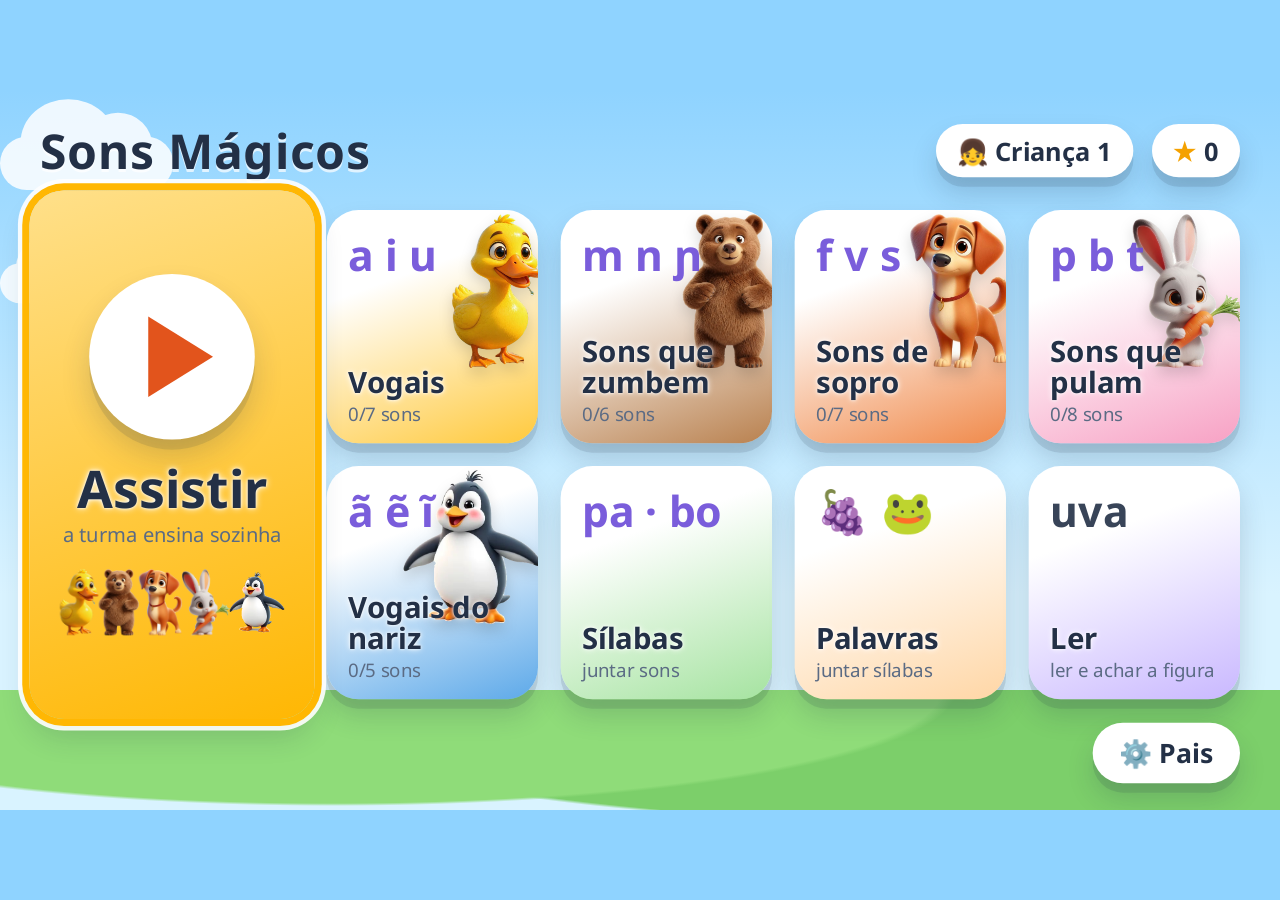
==== ipa-kids/web/index.html @ 48c7925d "Sons Mágicos: app de alfabetização com IPA para Android TV App web para TV (controle remoto), curríc" ====
<!doctype html>
<html lang="pt-BR">
<head>
<meta charset="utf-8">
<meta name="viewport" content="width=device-width, initial-scale=1">
<title>Sons Mágicos</title>
<link rel="stylesheet" href="css/app.css">
</head>
<body>
<div id="palco"></div>
<script src="js/curriculo.js"></script>
<script src="js/app.js"></script>
</body>
</html>
---- ipa-kids/web/css/app.css ----
@font-face { font-family: "Noto Sans"; font-weight: 400 700; src: url(../fontes/noto-sans-vietnamese.woff2) format("woff2"); unicode-range: U+0102-0103, U+0110-0111, U+0128-0129, U+0168-0169, U+01A0-01A1, U+01AF-01B0, U+0300-0301, U+0303-0304, U+0308-0309, U+0323, U+0329, U+1EA0-1EF9, U+20AB; }
@font-face { font-family: "Noto Sans"; font-weight: 400 700; src: url(../fontes/noto-sans-latin-ext.woff2) format("woff2"); unicode-range: U+0100-02BA, U+02BD-02C5, U+02C7-02CC, U+02CE-02D7, U+02DD-02FF, U+0304, U+0308, U+0329, U+1D00-1DBF, U+1E00-1E9F, U+1EF2-1EFF, U+2020, U+20A0-20AB, U+20AD-20C4, U+2113, U+2C60-2C7F, U+A720-A7FF; }
@font-face { font-family: "Noto Sans"; font-weight: 400 700; src: url(../fontes/noto-sans-latin.woff2) format("woff2"); unicode-range: U+0000-00FF, U+0131, U+0152-0153, U+02BB-02BC, U+02C6, U+02DA, U+02DC, U+0304, U+0308, U+0329, U+2000-206F, U+20AC, U+2122, U+2191, U+2193, U+2212, U+2215, U+FEFF, U+FFFD; }

:root {
  --ceu-1: #8fd3ff;
  --ceu-2: #d9f3ff;
  --grama: #7ccf6a;
  --tinta: #233046;
  --tinta-suave: #5b6b84;
  --cartao: #ffffff;
  --foco: #ffb703;
  --certo: #2fbf71;
  --errado: #ff6b6b;
  --ipa: #6c4cd8;
  --escrita: #e2541c;
  --sombra: 0 14px 0 rgba(35, 48, 70, .12), 0 24px 40px rgba(35, 48, 70, .18);
}

* { box-sizing: border-box; }
html, body {
  margin: 0; height: 100%; overflow: hidden;
  background: #8fd3ff;
  font-family: "Noto Sans", sans-serif;
  color: var(--tinta);
  -webkit-user-select: none; user-select: none;
  cursor: default;
}

/* Palco fixo 1920x1080, escalado para caber em qualquer tela */
#palco {
  position: absolute; left: 50%; top: 50%;
  width: 1920px; height: 1080px;
  transform-origin: 0 0;
  overflow: hidden;
  background: linear-gradient(180deg, var(--ceu-1) 0%, var(--ceu-2) 70%);
}
#palco::after { /* morrinhos de grama */
  content: ""; position: absolute; left: -10%; right: -10%; bottom: -120px; height: 300px;
  background: radial-gradient(ellipse at 30% 0%, #8fdc79 0 40%, transparent 41%),
              radial-gradient(ellipse at 75% 10%, #7ccf6a 0 45%, transparent 46%);
  pointer-events: none; z-index: 0;
}
.nuvem { position: absolute; background: #fff; border-radius: 100px; opacity: .85; z-index: 0; animation: nuvem 60s linear infinite; }
.nuvem::before, .nuvem::after { content: ""; position: absolute; background: #fff; border-radius: 50%; }
.nuvem::before { width: 55%; height: 160%; left: 12%; top: -70%; }
.nuvem::after  { width: 40%; height: 130%; right: 12%; top: -45%; }
@keyframes nuvem { from { transform: translateX(-300px); } to { transform: translateX(2300px); } }

.tela { position: absolute; inset: 0; z-index: 1; animation: entrar .45s ease-out; }
@keyframes entrar { from { opacity: 0; transform: scale(.97); } to { opacity: 1; transform: none; } }

/* ------- Foco do controle remoto ------- */
.foco { outline: none; transition: transform .18s ease, box-shadow .18s ease; }
.foco:focus, .foco.focado {
  transform: scale(1.08);
  box-shadow: 0 0 0 10px var(--foco), 0 0 0 16px rgba(255,255,255,.9), var(--sombra);
  z-index: 5;
}

/* ------- Cabeçalho ------- */
.topo { position: absolute; top: 36px; left: 60px; right: 60px; height: 110px; display: flex; align-items: center; gap: 28px; }
.topo h1 { font-size: 72px; margin: 0; letter-spacing: 1px; text-shadow: 0 4px 0 rgba(255,255,255,.7); }
.topo .espaco { flex: 1; }
.pilula { background: #fff; border-radius: 60px; padding: 14px 32px; font-size: 38px; font-weight: 700; box-shadow: var(--sombra); display: flex; align-items: center; gap: 12px; }
.botao { background: #fff; border-radius: 60px; padding: 18px 40px; font-size: 40px; font-weight: 700; white-space: nowrap; box-shadow: var(--sombra); border: 0; font-family: inherit; color: inherit; display: inline-flex; align-items: center; gap: 14px; }
.botao.grande { font-size: 52px; padding: 24px 56px; }
.botao.primario { background: var(--foco); }

/* ------- Início ------- */
.inicio-grade { position: absolute; top: 180px; left: 60px; right: 60px; display: grid; grid-template-columns: 1.25fr 1fr 1fr 1fr 1fr; grid-template-rows: 350px 350px; gap: 34px; }
.bloco { position: relative; border-radius: 48px; background: var(--cartao); box-shadow: var(--sombra); overflow: hidden; display: flex; flex-direction: column; justify-content: flex-end; padding: 26px 32px; }
.bloco .rotulo { position: relative; z-index: 2; font-size: 44px; font-weight: 700; line-height: 1.05; text-shadow: 0 0 10px #fff, 0 0 4px #fff; }
.bloco .sub { position: relative; z-index: 2; font-size: 28px; color: var(--tinta-suave); margin-top: 6px; }
.bloco .bicho { position: absolute; right: -6px; top: 6px; height: 66%; z-index: 1; filter: drop-shadow(0 10px 10px rgba(0,0,0,.15)); }
.bloco .simbolos { position: absolute; top: 24px; left: 32px; font-size: 64px; font-weight: 700; color: var(--ipa); z-index: 2; opacity: .9; }
.bloco.assistir { grid-row: span 2; background: linear-gradient(160deg, #ffe08a, #ffb703); justify-content: center; align-items: center; text-align: center; }
.bloco.assistir .play { width: 230px; height: 230px; border-radius: 50%; background: #fff; display: grid; place-items: center; box-shadow: var(--sombra); margin-bottom: 30px; }
.bloco.assistir .play::before { content: ""; border-left: 90px solid #e2541c; border-top: 56px solid transparent; border-bottom: 56px solid transparent; margin-left: 24px; }
.bloco.assistir .rotulo { font-size: 72px; }
.bloco.assistir .turma { display: flex; gap: 0; margin-top: 30px; align-items: flex-end; justify-content: center; }
.bloco.assistir .turma img { height: 92px; max-width: 76px; object-fit: contain; animation: pular 1.6s ease-in-out infinite; }
.bloco.assistir .turma img:nth-child(2) { animation-delay: .2s; } .bloco.assistir .turma img:nth-child(3) { animation-delay: .4s; }
.bloco.assistir .turma img:nth-child(4) { animation-delay: .6s; } .bloco.assistir .turma img:nth-child(5) { animation-delay: .8s; }
.estrelas { color: #f4a100; }

.barra-inferior { position: absolute; left: 60px; right: 60px; bottom: 40px; display: flex; gap: 30px; justify-content: flex-end; z-index: 3; }

/* ------- Personagem ------- */
.personagem { position: absolute; filter: drop-shadow(0 18px 14px rgba(0,0,0,.18)); transform-origin: 50% 100%; animation: respirar 3.2s ease-in-out infinite; z-index: 2; }
.personagem.falando { animation: falar .32s ease-in-out infinite alternate; }
.personagem.feliz { animation: pular .5s ease-in-out 3; }
.personagem.chegando { animation: chegar .8s cubic-bezier(.2,1.4,.4,1) both; }
@keyframes respirar { 0%,100% { transform: scale(1,1); } 50% { transform: scale(1.02,.985); } }
@keyframes falar { from { transform: rotate(-2.5deg) scale(1.01); } to { transform: rotate(2.5deg) scale(1.04, .98); } }
@keyframes pular { 0%,100% { transform: translateY(0); } 40% { transform: translateY(-60px) scale(1.03,.97); } 60% { transform: translateY(-50px); } }
@keyframes chegar { from { transform: translateX(-700px) rotate(-12deg); opacity: 0; } to { transform: none; opacity: 1; } }

.balao { position: absolute; background: #fff; border-radius: 40px; padding: 26px 38px; font-size: 44px; font-weight: 700; box-shadow: var(--sombra); max-width: 760px; z-index: 3; animation: entrar .4s ease-out; }
.balao::after { content: ""; position: absolute; left: 70px; bottom: -34px; border-top: 40px solid #fff; border-right: 40px solid transparent; }

/* ------- Unidade (grade de sons) ------- */
.grade-sons { position: absolute; top: 210px; left: 700px; right: 70px; display: grid; grid-template-columns: repeat(4, 1fr); gap: 36px; }
.som-cartao { height: 250px; border-radius: 44px; background: #fff; box-shadow: var(--sombra); display: flex; flex-direction: column; align-items: center; justify-content: center; position: relative; }
.som-cartao .ipa { font-size: 128px; line-height: 1; font-weight: 700; color: var(--ipa); }
.som-cartao .letras { font-size: 34px; color: var(--escrita); font-weight: 700; margin-top: 10px; }
.som-cartao .selo { position: absolute; top: 14px; right: 18px; font-size: 34px; }

/* ------- Lição de som ------- */
.cartao-ipa { position: absolute; left: 760px; top: 170px; width: 520px; height: 520px; border-radius: 70px; background: #fff; box-shadow: var(--sombra); display: grid; place-items: center; z-index: 2; }
.cartao-ipa .ipa { font-size: 330px; line-height: 1; font-weight: 700; color: var(--ipa); }
.cartao-ipa .barras { position: absolute; top: 30px; left: 40px; right: 40px; display: flex; justify-content: space-between; font-size: 90px; color: #c7bdf0; font-weight: 400; }
.cartao-ipa.pulsar { animation: pulsar .6s ease-out; }
@keyframes pulsar { 0% { transform: scale(1); } 35% { transform: scale(1.12) rotate(-2deg); box-shadow: 0 0 0 30px rgba(108,76,216,.18), var(--sombra); } 100% { transform: scale(1); } }
.aparecer { animation: aparecer .6s cubic-bezier(.2,1.5,.4,1) both; }
@keyframes aparecer { from { transform: scale(0) rotate(-20deg); opacity: 0; } to { transform: none; opacity: 1; } }

.painel-letras { position: absolute; left: 1330px; top: 190px; width: 520px; text-align: center; z-index: 2; }
.painel-letras .titulo { font-size: 36px; color: var(--tinta-suave); }
.painel-letras .letras { font-size: 120px; font-weight: 700; color: var(--escrita); line-height: 1.1; }
.dica { position: absolute; left: 760px; right: 70px; top: 720px; font-size: 32px; color: var(--tinta-suave); text-align: left; z-index: 2; }

.cartao-palavra { position: absolute; left: 1330px; top: 400px; width: 520px; height: 300px; border-radius: 50px; background: #fff; box-shadow: var(--sombra); display: flex; align-items: center; gap: 18px; padding: 20px 30px; z-index: 2; }
.figura { font-size: 150px; line-height: 1; display: grid; place-items: center; }
.figura img { height: 220px; }
.palavra-textos { display: flex; flex-direction: column; gap: 4px; }
.palavra-textos .escrita { font-size: 70px; font-weight: 700; letter-spacing: 2px; }
.palavra-textos .pipa { font-size: 44px; color: var(--ipa); }
.marca { color: var(--escrita); background: #ffe7a3; border-radius: 14px; padding: 0 4px; }
.pipa .marca { color: var(--ipa); background: #e5dcff; }

.opcoes { position: absolute; left: 700px; right: 70px; top: 790px; display: flex; gap: 50px; justify-content: center; z-index: 3; }
.opcao { min-width: 230px; height: 220px; border-radius: 44px; background: #fff; box-shadow: var(--sombra); display: grid; place-items: center; font-size: 140px; font-weight: 700; color: var(--ipa); padding: 0 30px; }
.opcao.certo { background: var(--certo); color: #fff; animation: pular .5s ease-in-out 2; }
.opcao.errado { background: #ffe1e1; animation: tremer .4s; }
@keyframes tremer { 0%,100% { transform: translateX(0); } 25% { transform: translateX(-24px); } 75% { transform: translateX(24px); } }

/* ------- Sílabas ------- */
.mistura { position: absolute; left: 640px; right: 60px; top: 230px; height: 440px; z-index: 2; }
.peca { position: absolute; top: 40px; width: 380px; height: 380px; border-radius: 60px; background: #fff; box-shadow: var(--sombra); display: flex; flex-direction: column; align-items: center; justify-content: center; transition: left .9s cubic-bezier(.5,0,.3,1.3), transform .4s, opacity .4s; }
.peca .ipa { font-size: 190px; font-weight: 700; color: var(--ipa); line-height: 1; }
.peca .esc { font-size: 64px; font-weight: 700; color: var(--escrita); }
.peca.consoante { left: 40px; }
.peca.vogal { left: 820px; }
.peca.juntas { left: 380px; width: 520px; transform: scale(1.1); }
.peca.ativa { animation: pulsar .6s ease-out; }
.peca.sumir { opacity: 0; }
.mais { position: absolute; left: 555px; top: 150px; font-size: 140px; font-weight: 700; color: var(--tinta-suave); transition: opacity .3s; }

.fila-vogais { position: absolute; left: 640px; right: 60px; top: 720px; display: flex; gap: 26px; justify-content: center; z-index: 2; }
.fila-vogais .mini { width: 170px; height: 150px; border-radius: 34px; background: rgba(255,255,255,.75); display: flex; flex-direction: column; align-items: center; justify-content: center; font-weight: 700; }
.fila-vogais .mini .ipa { font-size: 64px; color: var(--ipa); }
.fila-vogais .mini .esc { font-size: 34px; color: var(--escrita); }
.fila-vogais .mini.ok { background: #fff; box-shadow: var(--sombra); }

/* ------- Listas roláveis (palavras / consoantes) ------- */
.rolagem { position: absolute; top: 190px; left: 60px; right: 60px; bottom: 140px; overflow-y: auto; overflow-x: hidden; padding: 30px; scrollbar-width: none; }
.rolagem::-webkit-scrollbar { display: none; }
.grade-ladrilhos { display: grid; grid-template-columns: repeat(6, 1fr); gap: 40px; }
.ladrilho { height: 270px; border-radius: 44px; background: #fff; box-shadow: var(--sombra); display: flex; flex-direction: column; align-items: center; justify-content: center; position: relative; }
.ladrilho .figura { font-size: 110px; }
.ladrilho .figura img { height: 140px; }
.ladrilho .esc { font-size: 46px; font-weight: 700; }
.ladrilho .ipa { font-size: 108px; font-weight: 700; color: var(--ipa); line-height: 1; }
.ladrilho .p-ipa { font-size: 30px; color: var(--ipa); }
.ladrilho .selo { position: absolute; top: 12px; right: 16px; font-size: 30px; }

/* ------- Palavra ------- */
.silabas-linha { position: absolute; left: 640px; right: 60px; top: 560px; display: flex; gap: 26px; justify-content: center; z-index: 2; }
.bloco-silaba { min-width: 240px; height: 260px; border-radius: 50px; background: rgba(255,255,255,.8); box-shadow: var(--sombra); display: flex; flex-direction: column; align-items: center; justify-content: center; padding: 0 30px; transition: transform .3s, background .3s; }
.bloco-silaba .esc { font-size: 110px; font-weight: 700; line-height: 1.05; }
.bloco-silaba .ipa { font-size: 58px; color: var(--ipa); }
.bloco-silaba.tonica .esc { text-decoration: underline; text-decoration-thickness: 8px; text-underline-offset: 14px; text-decoration-color: #ffcd4a; }
.bloco-silaba.acesa { background: #fff; transform: translateY(-30px) scale(1.08); }
.silabas-linha.unidas { gap: 0; }
.silabas-linha.unidas .bloco-silaba { border-radius: 0; background: #fff; transform: none; }
.silabas-linha.unidas .bloco-silaba:first-child { border-radius: 50px 0 0 50px; }
.silabas-linha.unidas .bloco-silaba:last-child { border-radius: 0 50px 50px 0; }
.silabas-linha.unidas .bloco-silaba:only-child { border-radius: 50px; }
.revelar { position: absolute; left: 1000px; top: 160px; width: 520px; height: 360px; display: grid; place-items: center; z-index: 2; }
.revelar .figura { font-size: 260px; transition: transform .7s cubic-bezier(.2,1.5,.4,1), opacity .5s; }
.revelar .figura img { height: 340px; }
.revelar.escondida .figura { transform: scale(0); opacity: 0; }
.revelar .misterio { position: absolute; font-size: 220px; font-weight: 700; color: #fff; text-shadow: 0 8px 0 rgba(0,0,0,.08); transition: opacity .4s; }
.revelar:not(.escondida) .misterio { opacity: 0; }
.ipa-palavra { position: absolute; left: 640px; right: 60px; top: 850px; text-align: center; font-size: 60px; color: var(--ipa); z-index: 2; }

/* ------- Ler ------- */
.palavra-ler { position: absolute; left: 640px; right: 60px; top: 220px; text-align: center; z-index: 2; }
.palavra-ler .esc { font-size: 200px; font-weight: 700; letter-spacing: 6px; line-height: 1.05; }
.palavra-ler .ipa { font-size: 70px; color: var(--ipa); }
.opcoes.figuras .opcao { width: 300px; height: 300px; }
.opcoes.figuras .opcao .figura { font-size: 170px; }
.opcoes.figuras .opcao .figura img { height: 240px; }
.opcoes.figuras { top: 640px; }

/* ------- Pais ------- */
.config { position: absolute; top: 170px; left: 120px; right: 120px; display: flex; flex-direction: column; gap: 22px; }
.linha-config { display: flex; align-items: center; gap: 26px; font-size: 40px; }
.linha-config .nome { width: 600px; font-weight: 700; }
.linha-config input { font-family: inherit; font-size: 38px; padding: 14px 26px; border-radius: 30px; border: 4px solid #cfd8e6; width: 720px; }
.linha-config input:focus { border-color: var(--foco); outline: none; }
.estado { font-size: 32px; color: var(--tinta-suave); }

/* ------- Assistir ------- */
.legenda-assistir { position: absolute; left: 60px; bottom: 40px; font-size: 30px; color: var(--tinta-suave); background: rgba(255,255,255,.7); padding: 10px 24px; border-radius: 30px; z-index: 4; }
.progresso-assistir { position: absolute; left: 0; bottom: 0; height: 12px; background: var(--foco); z-index: 4; transition: width 1s linear; }

/* ------- Festa ------- */
.confete { position: absolute; width: 26px; height: 38px; top: -60px; z-index: 50; border-radius: 6px; animation: cair linear forwards; pointer-events: none; }
@keyframes cair { to { transform: translateY(1250px) rotate(720deg); } }
.estrela-voa { position: absolute; font-size: 200px; z-index: 60; left: 860px; top: 400px; animation: estrela 1.4s ease-in forwards; pointer-events: none; }
@keyframes estrela { 0% { transform: scale(0); } 30% { transform: scale(1.3); } 60% { transform: scale(1); opacity: 1; } 100% { transform: translate(780px, -390px) scale(.2); opacity: .3; } }

.esconder-ipa .so-ipa { visibility: hidden; }
.esconder-escrita .so-escrita { visibility: hidden; }

/* tela de descanso */
.descanso { position: absolute; inset: 0; display: flex; flex-direction: column; align-items: center; justify-content: center; text-align: center; z-index: 2; background: linear-gradient(180deg, #2b3a67, #5b4b8a); color: #fff; }
.descanso h2 { font-size: 110px; margin: 0; }
.descanso p { font-size: 44px; opacity: .85; }
.descanso .turma img { height: 220px; margin: 0 10px; animation: respirar 4s ease-in-out infinite; }
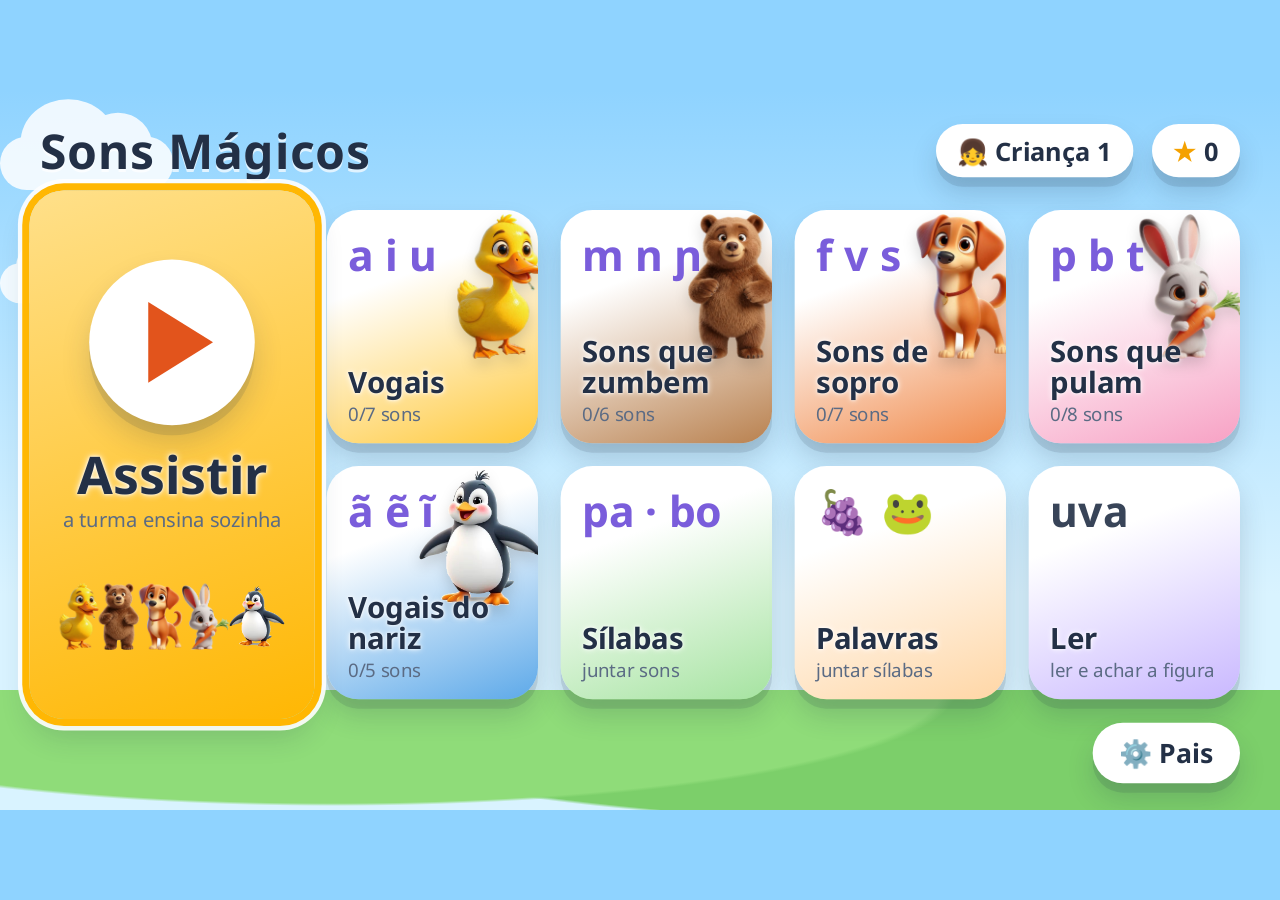
==== commit 6cd2e16a: "Sons Mágicos: personagens animados e vozes naturais (Piper) - Cada personagem vira um boneco articul" ====
--- a/ipa-kids/web/index.html
+++ b/ipa-kids/web/index.html
@@ -9,6 +9,7 @@
 <body>
 <div id="palco"></div>
 <script src="js/curriculo.js"></script>
+<script src="js/rig.js"></script>
 <script src="js/app.js"></script>
 </body>
 </html>
--- a/ipa-kids/web/css/app.css
+++ b/ipa-kids/web/css/app.css
@@ -72,14 +72,15 @@
 .bloco { position: relative; border-radius: 48px; background: var(--cartao); box-shadow: var(--sombra); overflow: hidden; display: flex; flex-direction: column; justify-content: flex-end; padding: 26px 32px; }
 .bloco .rotulo { position: relative; z-index: 2; font-size: 44px; font-weight: 700; line-height: 1.05; text-shadow: 0 0 10px #fff, 0 0 4px #fff; }
 .bloco .sub { position: relative; z-index: 2; font-size: 28px; color: var(--tinta-suave); margin-top: 6px; }
-.bloco .bicho { position: absolute; right: -6px; top: 6px; height: 66%; z-index: 1; filter: drop-shadow(0 10px 10px rgba(0,0,0,.15)); }
+.bloco .bicho { position: absolute; right: -6px; top: 6px; height: 62%; max-width: 58%; object-fit: contain; object-position: right top; z-index: 1; filter: drop-shadow(0 10px 10px rgba(0,0,0,.15)); }
 .bloco .simbolos { position: absolute; top: 24px; left: 32px; font-size: 64px; font-weight: 700; color: var(--ipa); z-index: 2; opacity: .9; }
 .bloco.assistir { grid-row: span 2; background: linear-gradient(160deg, #ffe08a, #ffb703); justify-content: center; align-items: center; text-align: center; }
 .bloco.assistir .play { width: 230px; height: 230px; border-radius: 50%; background: #fff; display: grid; place-items: center; box-shadow: var(--sombra); margin-bottom: 30px; }
 .bloco.assistir .play::before { content: ""; border-left: 90px solid #e2541c; border-top: 56px solid transparent; border-bottom: 56px solid transparent; margin-left: 24px; }
 .bloco.assistir .rotulo { font-size: 72px; }
-.bloco.assistir .turma { display: flex; gap: 0; margin-top: 30px; align-items: flex-end; justify-content: center; }
-.bloco.assistir .turma img { height: 92px; max-width: 76px; object-fit: contain; animation: pular 1.6s ease-in-out infinite; }
+.bloco.assistir .turma { display: flex; gap: 0; margin-top: 70px; align-items: flex-end; justify-content: center; }
+.bloco.assistir .turma img { height: 92px; max-width: 76px; object-fit: contain; animation: pulinho 1.6s ease-in-out infinite; }
+@keyframes pulinho { 0%,100% { transform: translateY(0); } 40% { transform: translateY(-22px); } }
 .bloco.assistir .turma img:nth-child(2) { animation-delay: .2s; } .bloco.assistir .turma img:nth-child(3) { animation-delay: .4s; }
 .bloco.assistir .turma img:nth-child(4) { animation-delay: .6s; } .bloco.assistir .turma img:nth-child(5) { animation-delay: .8s; }
 .estrelas { color: #f4a100; }
@@ -140,7 +141,7 @@
 .peca { position: absolute; top: 40px; width: 380px; height: 380px; border-radius: 60px; background: #fff; box-shadow: var(--sombra); display: flex; flex-direction: column; align-items: center; justify-content: center; transition: left .9s cubic-bezier(.5,0,.3,1.3), transform .4s, opacity .4s; }
 .peca .ipa { font-size: 190px; font-weight: 700; color: var(--ipa); line-height: 1; }
 .peca .esc { font-size: 64px; font-weight: 700; color: var(--escrita); }
-.peca.consoante { left: 40px; }
+.peca.consoante { left: 40px; z-index: 2; }
 .peca.vogal { left: 820px; }
 .peca.juntas { left: 380px; width: 520px; transform: scale(1.1); }
 .peca.ativa { animation: pulsar .6s ease-out; }
@@ -220,3 +221,63 @@
 .descanso h2 { font-size: 110px; margin: 0; }
 .descanso p { font-size: 44px; opacity: .85; }
 .descanso .turma img { height: 220px; margin: 0 10px; animation: respirar 4s ease-in-out infinite; }
+
+/* ------- Bonecos articulados (cabeça, asas, orelhas, rabo, braços se mexem) ------- */
+.personagem.boneco { display: block; }
+.boneco .camada { position: absolute; inset: 0; width: 100%; height: 100%; pointer-events: none; }
+.boneco .parte { will-change: transform; }
+
+/* parado: movimentos suaves, como quem respira e observa */
+.boneco .t-cabeca   { animation: cab-parado 4.2s ease-in-out infinite; }
+.boneco .t-asa      { animation: asa-parado 3.1s ease-in-out infinite; }
+.boneco .t-asa_d    { animation: asa-parado-d 3.1s ease-in-out infinite; }
+.boneco .t-orelha   { animation: orelha-parado 5.5s ease-in-out infinite; }
+.boneco .t-orelha_d { animation: orelha-parado-d 6.3s ease-in-out infinite; }
+.boneco .t-rabo     { animation: rabo-parado 1.4s ease-in-out infinite; }
+.boneco .t-braco    { animation: braco-parado 3.6s ease-in-out infinite; }
+.boneco .t-braco_d  { animation: braco-parado-d 3.6s ease-in-out infinite; }
+
+@keyframes cab-parado     { 0%,100% { transform: rotate(-1.6deg); } 50% { transform: rotate(1.8deg); } }
+@keyframes asa-parado     { 0%,100% { transform: rotate(0deg); } 50% { transform: rotate(-6deg); } }
+@keyframes asa-parado-d   { 0%,100% { transform: rotate(0deg); } 50% { transform: rotate(6deg); } }
+@keyframes orelha-parado  { 0%,70%,100% { transform: rotate(0deg); } 76% { transform: rotate(-7deg); } 82% { transform: rotate(2deg); } 88% { transform: rotate(-3deg); } }
+@keyframes orelha-parado-d{ 0%,60%,100% { transform: rotate(0deg); } 66% { transform: rotate(6deg); } 73% { transform: rotate(-2deg); } 80% { transform: rotate(3deg); } }
+@keyframes rabo-parado    { 0%,100% { transform: rotate(-7deg); } 50% { transform: rotate(9deg); } }
+@keyframes braco-parado   { 0%,100% { transform: rotate(0deg); } 50% { transform: rotate(-4deg); } }
+@keyframes braco-parado-d { 0%,100% { transform: rotate(0deg); } 50% { transform: rotate(4deg); } }
+
+/* falando: cabeça acompanha a fala, asas/braços gesticulam */
+.personagem.boneco.falando { animation: falar-corpo .42s ease-in-out infinite alternate; }
+@keyframes falar-corpo { from { transform: scale(1, 1); } to { transform: scale(1.015, .99); } }
+.boneco.falando .t-cabeca   { animation: cab-fala .34s ease-in-out infinite alternate; }
+.boneco.falando .t-asa      { animation: asa-fala .5s ease-in-out infinite alternate; }
+.boneco.falando .t-asa_d    { animation: asa-fala-d .5s ease-in-out infinite alternate; }
+.boneco.falando .t-orelha   { animation: orelha-fala .45s ease-in-out infinite alternate; }
+.boneco.falando .t-orelha_d { animation: orelha-fala-d .5s ease-in-out infinite alternate; }
+.boneco.falando .t-rabo     { animation: rabo-parado .6s ease-in-out infinite; }
+.boneco.falando .t-braco    { animation: braco-fala .55s ease-in-out infinite alternate; }
+.boneco.falando .t-braco_d  { animation: braco-fala-d .48s ease-in-out infinite alternate; }
+@keyframes cab-fala     { from { transform: rotate(-3deg) translateY(0); } to { transform: rotate(2.5deg) translateY(-4px); } }
+@keyframes asa-fala     { from { transform: rotate(2deg); } to { transform: rotate(-14deg); } }
+@keyframes asa-fala-d   { from { transform: rotate(-2deg); } to { transform: rotate(14deg); } }
+@keyframes orelha-fala  { from { transform: rotate(1deg); } to { transform: rotate(-6deg); } }
+@keyframes orelha-fala-d{ from { transform: rotate(-1deg); } to { transform: rotate(5deg); } }
+@keyframes braco-fala   { from { transform: rotate(2deg); } to { transform: rotate(-10deg); } }
+@keyframes braco-fala-d { from { transform: rotate(-2deg); } to { transform: rotate(10deg); } }
+
+/* feliz: comemora! */
+.boneco.feliz .t-cabeca   { animation: cab-fala .22s ease-in-out infinite alternate; }
+.boneco.feliz .t-asa      { animation: asa-festa .18s ease-in-out infinite alternate; }
+.boneco.feliz .t-asa_d    { animation: asa-festa-d .18s ease-in-out infinite alternate; }
+.boneco.feliz .t-orelha   { animation: orelha-festa .2s ease-in-out infinite alternate; }
+.boneco.feliz .t-orelha_d { animation: orelha-festa-d .22s ease-in-out infinite alternate; }
+.boneco.feliz .t-rabo     { animation: rabo-festa .25s ease-in-out infinite alternate; }
+.boneco.feliz .t-braco    { animation: braco-festa .25s ease-in-out infinite alternate; }
+.boneco.feliz .t-braco_d  { animation: braco-festa-d .25s ease-in-out infinite alternate; }
+@keyframes asa-festa     { from { transform: rotate(4deg); } to { transform: rotate(-28deg); } }
+@keyframes asa-festa-d   { from { transform: rotate(-4deg); } to { transform: rotate(28deg); } }
+@keyframes orelha-festa  { from { transform: rotate(3deg); } to { transform: rotate(-10deg); } }
+@keyframes orelha-festa-d{ from { transform: rotate(-3deg); } to { transform: rotate(9deg); } }
+@keyframes rabo-festa    { from { transform: rotate(-14deg); } to { transform: rotate(18deg); } }
+@keyframes braco-festa   { from { transform: rotate(0deg); } to { transform: rotate(-22deg); } }
+@keyframes braco-festa-d { from { transform: rotate(0deg); } to { transform: rotate(22deg); } }
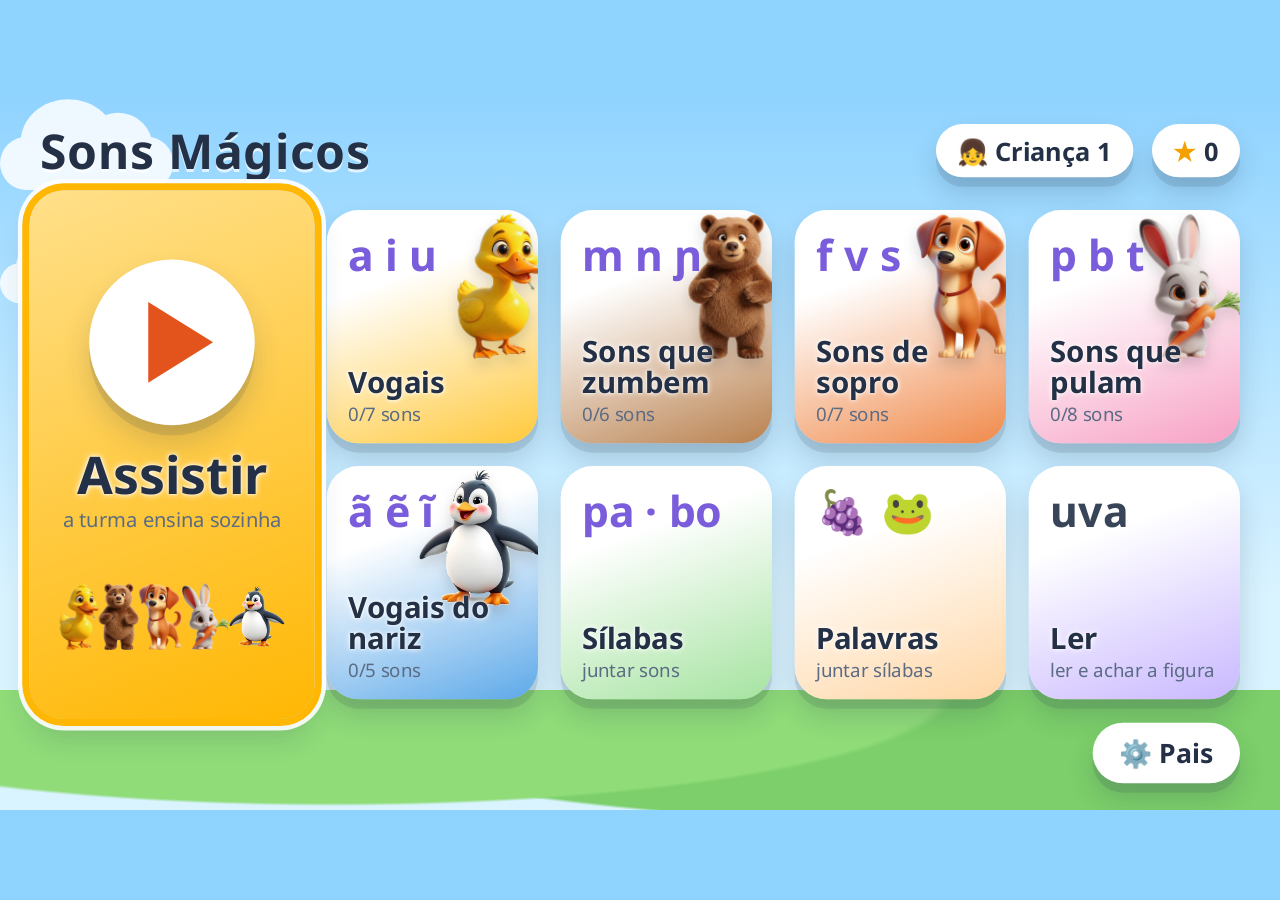
==== commit 7f581415: "Sons Mágicos: corrige tela ampliada na TV e carrega telas do servidor - Escala usa o tamanho realmen" ====
--- a/ipa-kids/web/index.html
+++ b/ipa-kids/web/index.html
@@ -2,7 +2,7 @@
 <html lang="pt-BR">
 <head>
 <meta charset="utf-8">
-<meta name="viewport" content="width=device-width, initial-scale=1">
+<meta name="viewport" content="width=device-width, initial-scale=1, maximum-scale=1, user-scalable=no">
 <title>Sons Mágicos</title>
 <link rel="stylesheet" href="css/app.css">
 </head>
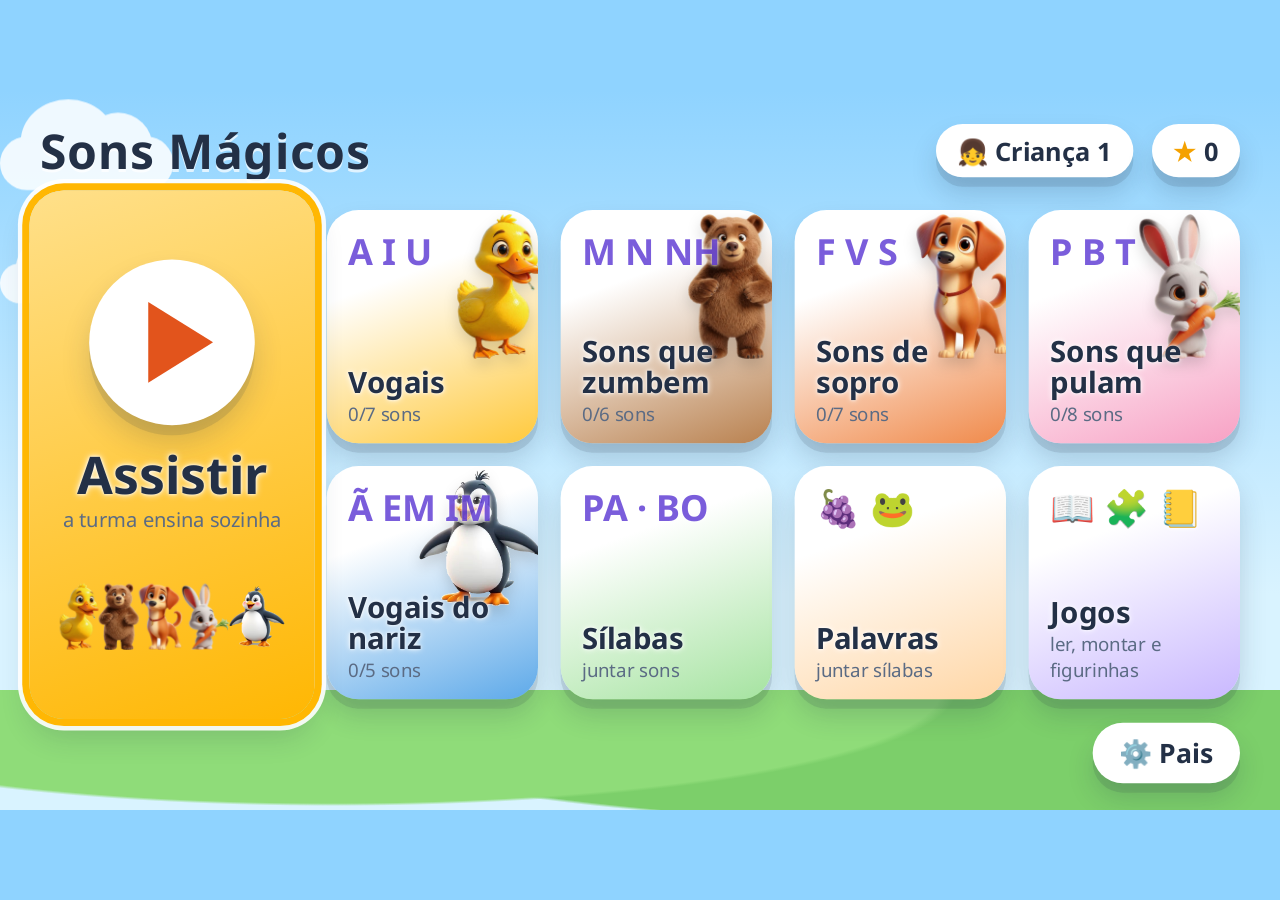
==== commit fc9fe9a8: "Sons Mágicos 1.2: letras em maiúsculas, gravação pelo celular, jogos e relatório - Letras grandes em" ====
--- a/ipa-kids/web/index.html
+++ b/ipa-kids/web/index.html
@@ -10,6 +10,7 @@
 <div id="palco"></div>
 <script src="js/curriculo.js"></script>
 <script src="js/rig.js"></script>
+<script src="js/qrcode.js"></script>
 <script src="js/app.js"></script>
 </body>
 </html>
--- a/ipa-kids/web/css/app.css
+++ b/ipa-kids/web/css/app.css
@@ -103,14 +103,17 @@
 /* ------- Unidade (grade de sons) ------- */
 .grade-sons { position: absolute; top: 210px; left: 700px; right: 70px; display: grid; grid-template-columns: repeat(4, 1fr); gap: 36px; }
 .som-cartao { height: 250px; border-radius: 44px; background: #fff; box-shadow: var(--sombra); display: flex; flex-direction: column; align-items: center; justify-content: center; position: relative; }
-.som-cartao .ipa { font-size: 128px; line-height: 1; font-weight: 700; color: var(--ipa); }
-.som-cartao .letras { font-size: 34px; color: var(--escrita); font-weight: 700; margin-top: 10px; }
+.som-cartao .letras { font-size: 96px; line-height: 1.05; color: var(--escrita); font-weight: 700; text-align: center; padding: 0 10px; }
+.som-cartao .ipa { font-size: 38px; color: var(--ipa); margin-top: 8px; }
+.esconder-escrita .som-cartao .ipa { font-size: 110px; font-weight: 700; }
 .som-cartao .selo { position: absolute; top: 14px; right: 18px; font-size: 34px; }
 
 /* ------- Lição de som ------- */
 .cartao-ipa { position: absolute; left: 760px; top: 170px; width: 520px; height: 520px; border-radius: 70px; background: #fff; box-shadow: var(--sombra); display: grid; place-items: center; z-index: 2; }
-.cartao-ipa .ipa { font-size: 330px; line-height: 1; font-weight: 700; color: var(--ipa); }
-.cartao-ipa .barras { position: absolute; top: 30px; left: 40px; right: 40px; display: flex; justify-content: space-between; font-size: 90px; color: #c7bdf0; font-weight: 400; }
+.cartao-ipa { display: flex; flex-direction: column; align-items: center; justify-content: center; }
+.cartao-ipa .letra-grande { line-height: 1; font-weight: 700; color: var(--escrita); text-align: center; padding: 0 20px; white-space: nowrap; }
+.cartao-ipa .ipa-pequeno { font-size: 70px; color: var(--ipa); margin-top: 16px; }
+.esconder-escrita .cartao-ipa .ipa-pequeno { font-size: 260px; font-weight: 700; }
 .cartao-ipa.pulsar { animation: pulsar .6s ease-out; }
 @keyframes pulsar { 0% { transform: scale(1); } 35% { transform: scale(1.12) rotate(-2deg); box-shadow: 0 0 0 30px rgba(108,76,216,.18), var(--sombra); } 100% { transform: scale(1); } }
 .aparecer { animation: aparecer .6s cubic-bezier(.2,1.5,.4,1) both; }
@@ -139,8 +142,8 @@
 /* ------- Sílabas ------- */
 .mistura { position: absolute; left: 640px; right: 60px; top: 230px; height: 440px; z-index: 2; }
 .peca { position: absolute; top: 40px; width: 380px; height: 380px; border-radius: 60px; background: #fff; box-shadow: var(--sombra); display: flex; flex-direction: column; align-items: center; justify-content: center; transition: left .9s cubic-bezier(.5,0,.3,1.3), transform .4s, opacity .4s; }
-.peca .ipa { font-size: 190px; font-weight: 700; color: var(--ipa); line-height: 1; }
-.peca .esc { font-size: 64px; font-weight: 700; color: var(--escrita); }
+.peca .esc { font-size: 180px; font-weight: 700; color: var(--escrita); line-height: 1; }
+.peca .ipa { font-size: 56px; color: var(--ipa); margin-top: 10px; }
 .peca.consoante { left: 40px; z-index: 2; }
 .peca.vogal { left: 820px; }
 .peca.juntas { left: 380px; width: 520px; transform: scale(1.1); }
@@ -150,8 +153,8 @@
 
 .fila-vogais { position: absolute; left: 640px; right: 60px; top: 720px; display: flex; gap: 26px; justify-content: center; z-index: 2; }
 .fila-vogais .mini { width: 170px; height: 150px; border-radius: 34px; background: rgba(255,255,255,.75); display: flex; flex-direction: column; align-items: center; justify-content: center; font-weight: 700; }
-.fila-vogais .mini .ipa { font-size: 64px; color: var(--ipa); }
-.fila-vogais .mini .esc { font-size: 34px; color: var(--escrita); }
+.fila-vogais .mini .esc { font-size: 64px; color: var(--escrita); line-height: 1.1; }
+.fila-vogais .mini .ipa { font-size: 30px; color: var(--ipa); }
 .fila-vogais .mini.ok { background: #fff; box-shadow: var(--sombra); }
 
 /* ------- Listas roláveis (palavras / consoantes) ------- */
@@ -281,3 +284,57 @@
 @keyframes rabo-festa    { from { transform: rotate(-14deg); } to { transform: rotate(18deg); } }
 @keyframes braco-festa   { from { transform: rotate(0deg); } to { transform: rotate(-22deg); } }
 @keyframes braco-festa-d { from { transform: rotate(0deg); } to { transform: rotate(22deg); } }
+
+/* ------- Letras em MAIÚSCULAS (opção dos pais) ------- */
+.maiusculas .so-escrita, .maiusculas .maiusc { text-transform: uppercase; }
+
+/* ------- Opções do jogo "Onde está o som?" ------- */
+.opcao-som { display: flex; flex-direction: column; justify-content: center; min-width: 260px; }
+.opcao-som .op-letras { color: var(--escrita); line-height: 1; white-space: nowrap; }
+.opcao-som .op-ipa { font-size: 44px; color: var(--ipa); font-weight: 400; margin-top: 6px; }
+.opcao-som.certo .op-letras, .opcao-som.certo .op-ipa { color: #fff; }
+.ladrilho .esc-grande { font-size: 74px; font-weight: 700; color: var(--escrita); line-height: 1.1; }
+
+/* ------- Jogos ------- */
+.grade-jogos { position: absolute; top: 230px; left: 90px; right: 90px; display: grid; grid-template-columns: repeat(3, 1fr); gap: 50px; height: 620px; }
+.bloco.jogo { justify-content: center; align-items: center; text-align: center; }
+.icone-jogo { font-size: 200px; line-height: 1.1; margin-bottom: 20px; }
+.bloco.jogo .rotulo { font-size: 60px; }
+
+/* ------- Monte a palavra ------- */
+.monte-figura { position: absolute; left: 640px; right: 60px; top: 170px; height: 330px; display: grid; place-items: center; z-index: 2; }
+.monte-figura .figura { font-size: 260px; }
+.monte-figura .figura img { height: 320px; }
+.monte-casas { position: absolute; left: 640px; right: 60px; top: 530px; display: flex; gap: 26px; justify-content: center; z-index: 2; }
+.casa { width: 260px; height: 230px; border-radius: 44px; border: 8px dashed rgba(35,48,70,.25); background: rgba(255,255,255,.5); display: flex; flex-direction: column; align-items: center; justify-content: center; }
+.casa .esc { font-size: 110px; font-weight: 700; color: var(--escrita); line-height: 1.05; }
+.casa .ipa { font-size: 44px; color: var(--ipa); }
+.casa.cheia { border: 8px solid #fff; background: #fff; box-shadow: var(--sombra); animation: aparecer .5s cubic-bezier(.2,1.5,.4,1); }
+.monte-casas.completa { gap: 0; }
+.monte-casas.completa .casa { border-radius: 0; }
+.monte-casas.completa .casa:first-child { border-radius: 44px 0 0 44px; }
+.monte-casas.completa .casa:last-child { border-radius: 0 44px 44px 0; }
+.monte-pecas { position: absolute; left: 640px; right: 60px; top: 820px; display: flex; gap: 30px; justify-content: center; align-items: center; z-index: 3; }
+.peca-monte { min-width: 210px; height: 170px; padding: 0 30px; border-radius: 40px; background: #fff; box-shadow: var(--sombra); display: grid; place-items: center; font-size: 96px; font-weight: 700; color: var(--tinta); }
+.peca-monte.usada { opacity: .2; }
+.peca-monte.errado { background: #ffe1e1; animation: tremer .4s; }
+
+/* ------- Álbum ------- */
+.figurinha.bloqueada .figura { filter: grayscale(1) brightness(.3); opacity: .45; }
+.figurinha.bloqueada .esc { color: var(--tinta-suave); }
+.figurinha.errado { animation: tremer .4s; }
+.figurinha.pulo { animation: pular .5s ease-in-out; }
+
+/* textos dos cartões da tela inicial por cima do bicho */
+.bloco .simbolos { font-size: 54px; z-index: 3; text-shadow: 0 0 10px #fff, 0 0 4px #fff; }
+.descanso .botao { color: var(--tinta); }
+
+/* ------- Área dos pais (rolável) ------- */
+.rolagem-pais .linha-config .nome { width: 430px; flex-shrink: 0; }
+.rolagem-pais .botao { font-size: 34px; padding: 14px 30px; }
+.config.rolagem-pais { bottom: 30px; overflow-y: auto; overflow-x: hidden; padding: 10px 20px 40px; scrollbar-width: none; }
+.config.rolagem-pais::-webkit-scrollbar { display: none; }
+.linha-config { flex-wrap: wrap; }
+.linha-config.celular { align-items: center; }
+.qr { width: 260px; height: 260px; background: #fff; border-radius: 24px; padding: 14px; box-shadow: var(--sombra); }
+.qr svg { width: 100%; height: 100%; display: block; }
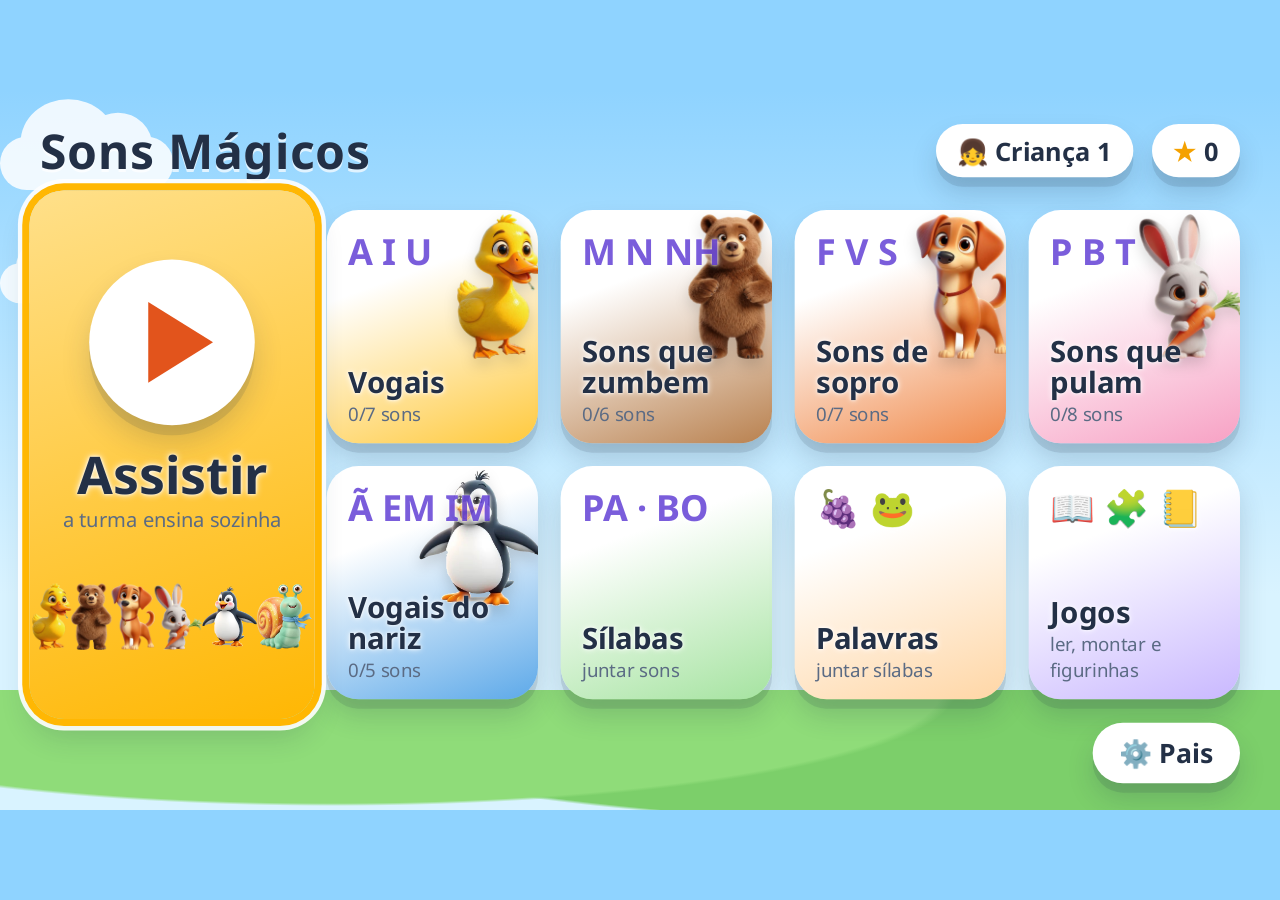
==== commit 88ada8a2: "Sons Mágicos 1.3: movimento realista e novo personagem Caracol - js/vida.js: animação procedural por" ====
--- a/ipa-kids/web/index.html
+++ b/ipa-kids/web/index.html
@@ -12,5 +12,6 @@
 <script src="js/rig.js"></script>
 <script src="js/qrcode.js"></script>
 <script src="js/app.js"></script>
+<script src="js/vida.js"></script>
 </body>
 </html>
--- a/ipa-kids/web/css/app.css
+++ b/ipa-kids/web/css/app.css
@@ -225,65 +225,10 @@
 .descanso p { font-size: 44px; opacity: .85; }
 .descanso .turma img { height: 220px; margin: 0 10px; animation: respirar 4s ease-in-out infinite; }
 
-/* ------- Bonecos articulados (cabeça, asas, orelhas, rabo, braços se mexem) ------- */
-.personagem.boneco { display: block; }
+/* ------- Bonecos articulados: o movimento é calculado em js/vida.js ------- */
+.personagem.boneco { display: block; animation: none !important; will-change: transform; }
 .boneco .camada { position: absolute; inset: 0; width: 100%; height: 100%; pointer-events: none; }
 .boneco .parte { will-change: transform; }
-
-/* parado: movimentos suaves, como quem respira e observa */
-.boneco .t-cabeca   { animation: cab-parado 4.2s ease-in-out infinite; }
-.boneco .t-asa      { animation: asa-parado 3.1s ease-in-out infinite; }
-.boneco .t-asa_d    { animation: asa-parado-d 3.1s ease-in-out infinite; }
-.boneco .t-orelha   { animation: orelha-parado 5.5s ease-in-out infinite; }
-.boneco .t-orelha_d { animation: orelha-parado-d 6.3s ease-in-out infinite; }
-.boneco .t-rabo     { animation: rabo-parado 1.4s ease-in-out infinite; }
-.boneco .t-braco    { animation: braco-parado 3.6s ease-in-out infinite; }
-.boneco .t-braco_d  { animation: braco-parado-d 3.6s ease-in-out infinite; }
-
-@keyframes cab-parado     { 0%,100% { transform: rotate(-1.6deg); } 50% { transform: rotate(1.8deg); } }
-@keyframes asa-parado     { 0%,100% { transform: rotate(0deg); } 50% { transform: rotate(-6deg); } }
-@keyframes asa-parado-d   { 0%,100% { transform: rotate(0deg); } 50% { transform: rotate(6deg); } }
-@keyframes orelha-parado  { 0%,70%,100% { transform: rotate(0deg); } 76% { transform: rotate(-7deg); } 82% { transform: rotate(2deg); } 88% { transform: rotate(-3deg); } }
-@keyframes orelha-parado-d{ 0%,60%,100% { transform: rotate(0deg); } 66% { transform: rotate(6deg); } 73% { transform: rotate(-2deg); } 80% { transform: rotate(3deg); } }
-@keyframes rabo-parado    { 0%,100% { transform: rotate(-7deg); } 50% { transform: rotate(9deg); } }
-@keyframes braco-parado   { 0%,100% { transform: rotate(0deg); } 50% { transform: rotate(-4deg); } }
-@keyframes braco-parado-d { 0%,100% { transform: rotate(0deg); } 50% { transform: rotate(4deg); } }
-
-/* falando: cabeça acompanha a fala, asas/braços gesticulam */
-.personagem.boneco.falando { animation: falar-corpo .42s ease-in-out infinite alternate; }
-@keyframes falar-corpo { from { transform: scale(1, 1); } to { transform: scale(1.015, .99); } }
-.boneco.falando .t-cabeca   { animation: cab-fala .34s ease-in-out infinite alternate; }
-.boneco.falando .t-asa      { animation: asa-fala .5s ease-in-out infinite alternate; }
-.boneco.falando .t-asa_d    { animation: asa-fala-d .5s ease-in-out infinite alternate; }
-.boneco.falando .t-orelha   { animation: orelha-fala .45s ease-in-out infinite alternate; }
-.boneco.falando .t-orelha_d { animation: orelha-fala-d .5s ease-in-out infinite alternate; }
-.boneco.falando .t-rabo     { animation: rabo-parado .6s ease-in-out infinite; }
-.boneco.falando .t-braco    { animation: braco-fala .55s ease-in-out infinite alternate; }
-.boneco.falando .t-braco_d  { animation: braco-fala-d .48s ease-in-out infinite alternate; }
-@keyframes cab-fala     { from { transform: rotate(-3deg) translateY(0); } to { transform: rotate(2.5deg) translateY(-4px); } }
-@keyframes asa-fala     { from { transform: rotate(2deg); } to { transform: rotate(-14deg); } }
-@keyframes asa-fala-d   { from { transform: rotate(-2deg); } to { transform: rotate(14deg); } }
-@keyframes orelha-fala  { from { transform: rotate(1deg); } to { transform: rotate(-6deg); } }
-@keyframes orelha-fala-d{ from { transform: rotate(-1deg); } to { transform: rotate(5deg); } }
-@keyframes braco-fala   { from { transform: rotate(2deg); } to { transform: rotate(-10deg); } }
-@keyframes braco-fala-d { from { transform: rotate(-2deg); } to { transform: rotate(10deg); } }
-
-/* feliz: comemora! */
-.boneco.feliz .t-cabeca   { animation: cab-fala .22s ease-in-out infinite alternate; }
-.boneco.feliz .t-asa      { animation: asa-festa .18s ease-in-out infinite alternate; }
-.boneco.feliz .t-asa_d    { animation: asa-festa-d .18s ease-in-out infinite alternate; }
-.boneco.feliz .t-orelha   { animation: orelha-festa .2s ease-in-out infinite alternate; }
-.boneco.feliz .t-orelha_d { animation: orelha-festa-d .22s ease-in-out infinite alternate; }
-.boneco.feliz .t-rabo     { animation: rabo-festa .25s ease-in-out infinite alternate; }
-.boneco.feliz .t-braco    { animation: braco-festa .25s ease-in-out infinite alternate; }
-.boneco.feliz .t-braco_d  { animation: braco-festa-d .25s ease-in-out infinite alternate; }
-@keyframes asa-festa     { from { transform: rotate(4deg); } to { transform: rotate(-28deg); } }
-@keyframes asa-festa-d   { from { transform: rotate(-4deg); } to { transform: rotate(28deg); } }
-@keyframes orelha-festa  { from { transform: rotate(3deg); } to { transform: rotate(-10deg); } }
-@keyframes orelha-festa-d{ from { transform: rotate(-3deg); } to { transform: rotate(9deg); } }
-@keyframes rabo-festa    { from { transform: rotate(-14deg); } to { transform: rotate(18deg); } }
-@keyframes braco-festa   { from { transform: rotate(0deg); } to { transform: rotate(-22deg); } }
-@keyframes braco-festa-d { from { transform: rotate(0deg); } to { transform: rotate(22deg); } }
 
 /* ------- Letras em MAIÚSCULAS (opção dos pais) ------- */
 .maiusculas .so-escrita, .maiusculas .maiusc { text-transform: uppercase; }
@@ -296,9 +241,9 @@
 .ladrilho .esc-grande { font-size: 74px; font-weight: 700; color: var(--escrita); line-height: 1.1; }
 
 /* ------- Jogos ------- */
-.grade-jogos { position: absolute; top: 230px; left: 90px; right: 90px; display: grid; grid-template-columns: repeat(3, 1fr); gap: 50px; height: 620px; }
+.grade-jogos { position: absolute; top: 330px; left: 520px; right: 70px; display: grid; grid-template-columns: repeat(3, 1fr); gap: 50px; height: 620px; }
 .bloco.jogo { justify-content: center; align-items: center; text-align: center; }
-.icone-jogo { font-size: 200px; line-height: 1.1; margin-bottom: 20px; }
+.icone-jogo { font-size: 150px; line-height: 1.1; margin-bottom: 20px; }
 .bloco.jogo .rotulo { font-size: 60px; }
 
 /* ------- Monte a palavra ------- */
